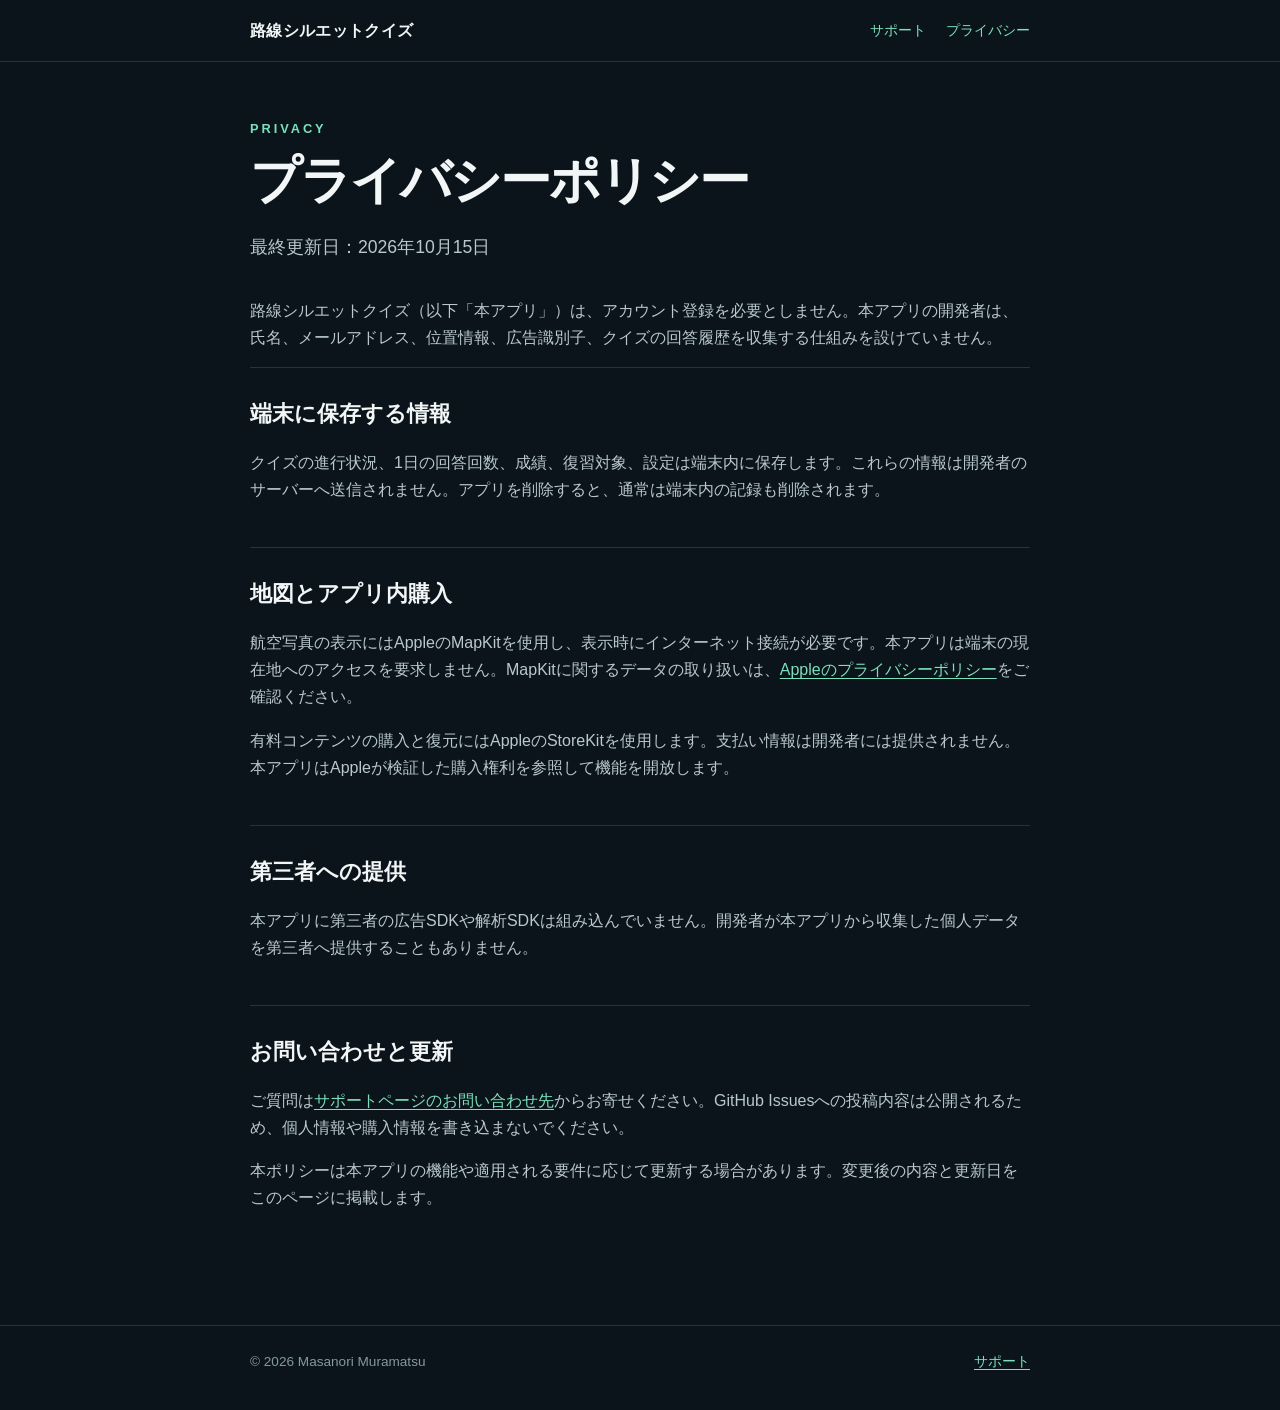
==== privacy.html @ 2124081e "Add RouteGuessJapan support and privacy pages" ====
<!doctype html>
<html lang="ja">
<head>
  <meta charset="utf-8">
  <meta name="viewport" content="width=device-width, initial-scale=1">
  <meta name="description" content="路線シルエットクイズのプライバシーポリシーです。端末内データ、地図表示、アプリ内購入の取り扱いについて説明します。">
  <title>プライバシーポリシー | 路線シルエットクイズ</title>
  <link rel="stylesheet" href="style.css">
</head>
<body>
  <header><nav class="wrap" aria-label="メインナビゲーション"><a class="brand" href="./">路線シルエットクイズ</a><div class="navlinks"><a href="./">サポート</a><a href="privacy.html" aria-current="page">プライバシー</a></div></nav></header>
  <main class="wrap">
    <p class="eyebrow">PRIVACY</p>
    <h1>プライバシーポリシー</h1>
    <p class="lead">最終更新日：2026年10月15日</p>
    <p>路線シルエットクイズ（以下「本アプリ」）は、アカウント登録を必要としません。本アプリの開発者は、氏名、メールアドレス、位置情報、広告識別子、クイズの回答履歴を収集する仕組みを設けていません。</p>
    <section><h2>端末に保存する情報</h2><p>クイズの進行状況、1日の回答回数、成績、復習対象、設定は端末内に保存します。これらの情報は開発者のサーバーへ送信されません。アプリを削除すると、通常は端末内の記録も削除されます。</p></section>
    <section><h2>地図とアプリ内購入</h2><p>航空写真の表示にはAppleのMapKitを使用し、表示時にインターネット接続が必要です。本アプリは端末の現在地へのアクセスを要求しません。MapKitに関するデータの取り扱いは、<a href="https://www.apple.com/jp/legal/privacy/">Appleのプライバシーポリシー</a>をご確認ください。</p><p>有料コンテンツの購入と復元にはAppleのStoreKitを使用します。支払い情報は開発者には提供されません。本アプリはAppleが検証した購入権利を参照して機能を開放します。</p></section>
    <section><h2>第三者への提供</h2><p>本アプリに第三者の広告SDKや解析SDKは組み込んでいません。開発者が本アプリから収集した個人データを第三者へ提供することもありません。</p></section>
    <section><h2>お問い合わせと更新</h2><p>ご質問は<a href="./#contact">サポートページのお問い合わせ先</a>からお寄せください。GitHub Issuesへの投稿内容は公開されるため、個人情報や購入情報を書き込まないでください。</p><p>本ポリシーは本アプリの機能や適用される要件に応じて更新する場合があります。変更後の内容と更新日をこのページに掲載します。</p></section>
  </main>
  <footer><div class="wrap"><span>© 2026 Masanori Muramatsu</span><a href="./">サポート</a></div></footer>
</body>
</html>
---- style.css ----
:root{color-scheme:dark;font-family:-apple-system,BlinkMacSystemFont,"Hiragino Kaku Gothic ProN","Yu Gothic",sans-serif;background:#0b141b;color:#f2f6f6;line-height:1.7}
*{box-sizing:border-box}
body{margin:0}
a{color:#7de0bd;text-underline-offset:.2em}
a:hover,a:focus-visible{color:#b0f2d9}
.wrap{width:min(100% - 36px,780px);margin:auto}
header{border-bottom:1px solid #23343c}
nav{display:flex;align-items:center;justify-content:space-between;gap:18px;padding:17px 0}
nav a{text-decoration:none}
.brand{font-weight:800;color:#f2f6f6;letter-spacing:.02em}
.navlinks{display:flex;flex-wrap:wrap;gap:20px;font-size:.9rem}
main{padding:56px 0 70px}
.eyebrow{margin:0 0 9px;color:#7de0bd;font-size:.8rem;font-weight:800;letter-spacing:.23em}
h1{font-size:clamp(2rem,6vw,3.2rem);letter-spacing:-.04em;line-height:1.25;margin:0 0 20px}
.lead{font-size:1.1rem;color:#b8c8cc;max-width:650px;margin:0 0 34px}
.route{height:5px;width:210px;border-radius:9px;background:#7de0bd;position:relative;margin:30px 0 45px}
.route:before,.route:after{content:"";position:absolute;top:-5px;width:15px;height:15px;border-radius:50%;background:#7de0bd}
.route:before{left:0}.route:after{right:0}
section{padding:28px 0;border-top:1px solid #23343c}
h2{font-size:1.35rem;margin:0 0 15px}
h3{font-size:1rem;margin:25px 0 7px}
p,li{color:#b8c8cc}
ul{padding-left:1.4em}
.card{background:#17242d;border:1px solid #2b4148;border-radius:18px;padding:20px 24px;margin:14px 0}
.card h3{margin:0 0 5px;color:#f2f6f6}
.card p{margin:0}
.button{display:inline-block;background:#7de0bd;color:#10201f;padding:12px 18px;border-radius:12px;font-weight:800;text-decoration:none}
.button:hover,.button:focus-visible{color:#10201f;background:#b0f2d9}
footer{border-top:1px solid #23343c;padding:24px 0 36px;color:#849a9e;font-size:.85rem}
footer .wrap{display:flex;justify-content:space-between;flex-wrap:wrap;gap:10px}
@media(max-width:520px){nav{align-items:flex-start;flex-direction:column}.navlinks{gap:14px}main{padding-top:42px}}
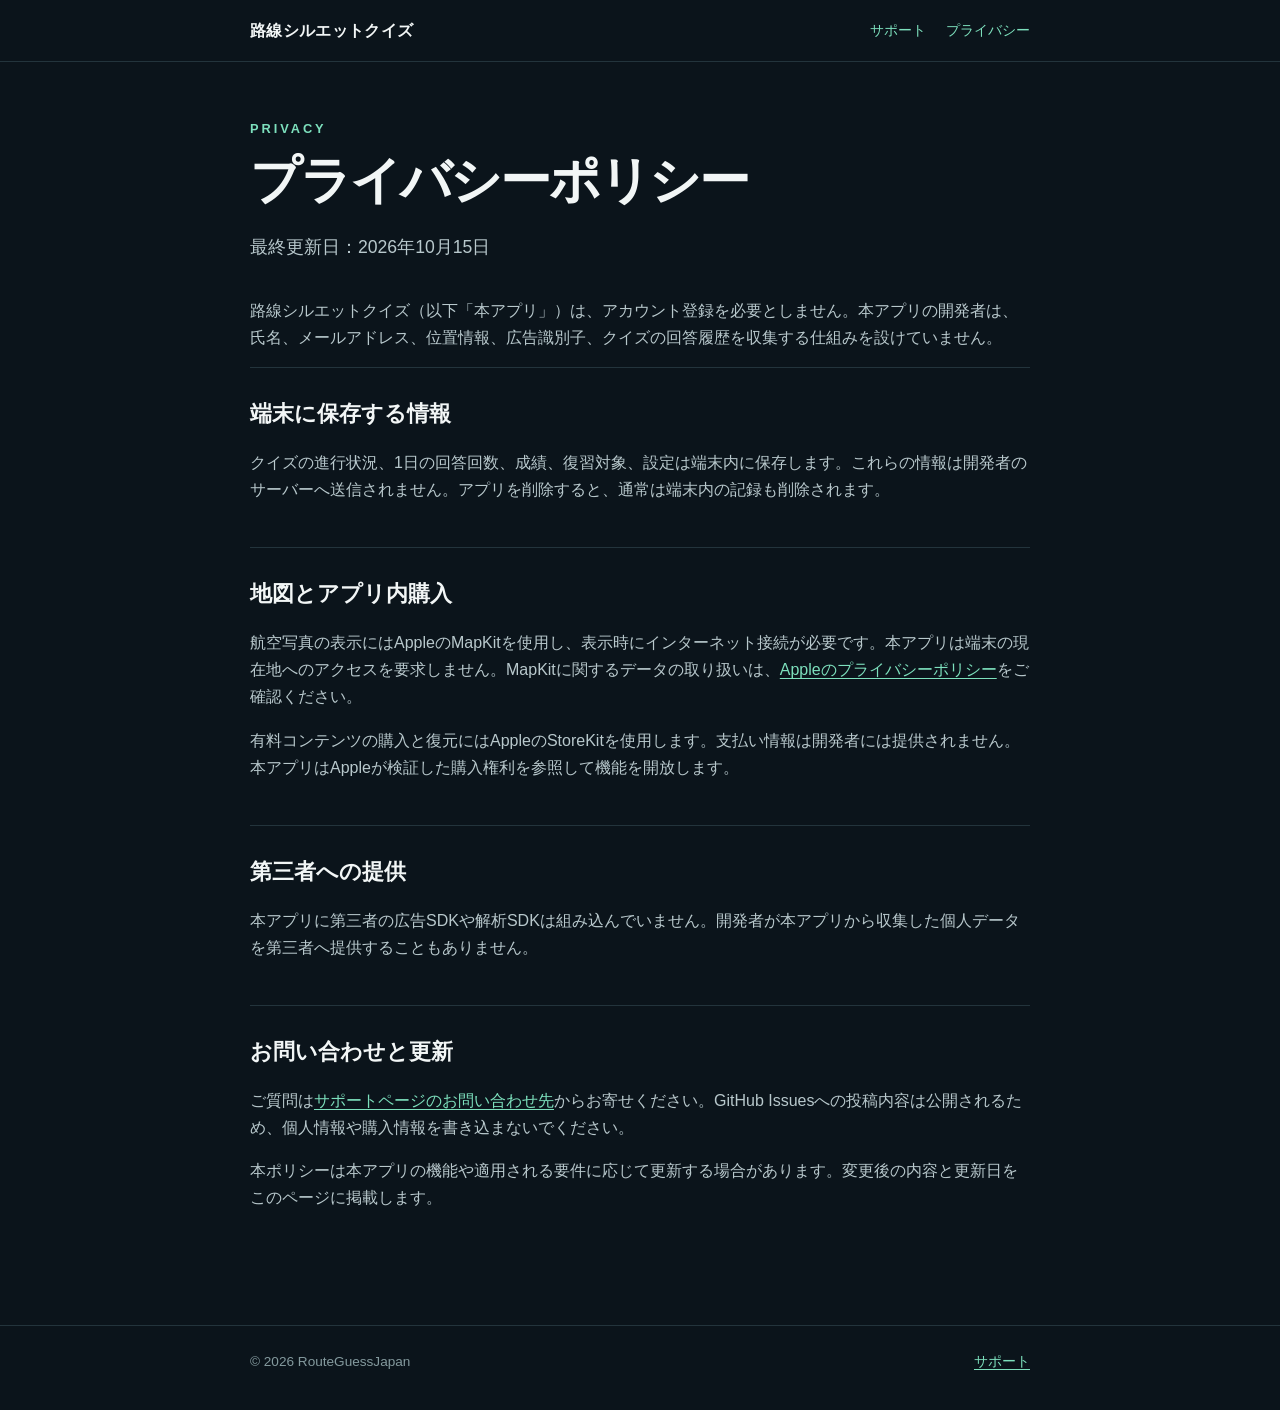
==== commit 880d386a: "Update footer copyright name to RouteGuessJapan" ====
--- a/privacy.html
+++ b/privacy.html
@@ -19,6 +19,6 @@
     <section><h2>第三者への提供</h2><p>本アプリに第三者の広告SDKや解析SDKは組み込んでいません。開発者が本アプリから収集した個人データを第三者へ提供することもありません。</p></section>
     <section><h2>お問い合わせと更新</h2><p>ご質問は<a href="./#contact">サポートページのお問い合わせ先</a>からお寄せください。GitHub Issuesへの投稿内容は公開されるため、個人情報や購入情報を書き込まないでください。</p><p>本ポリシーは本アプリの機能や適用される要件に応じて更新する場合があります。変更後の内容と更新日をこのページに掲載します。</p></section>
   </main>
-  <footer><div class="wrap"><span>© 2026 Masanori Muramatsu</span><a href="./">サポート</a></div></footer>
+  <footer><div class="wrap"><span>© 2026 RouteGuessJapan</span><a href="./">サポート</a></div></footer>
 </body>
 </html>
